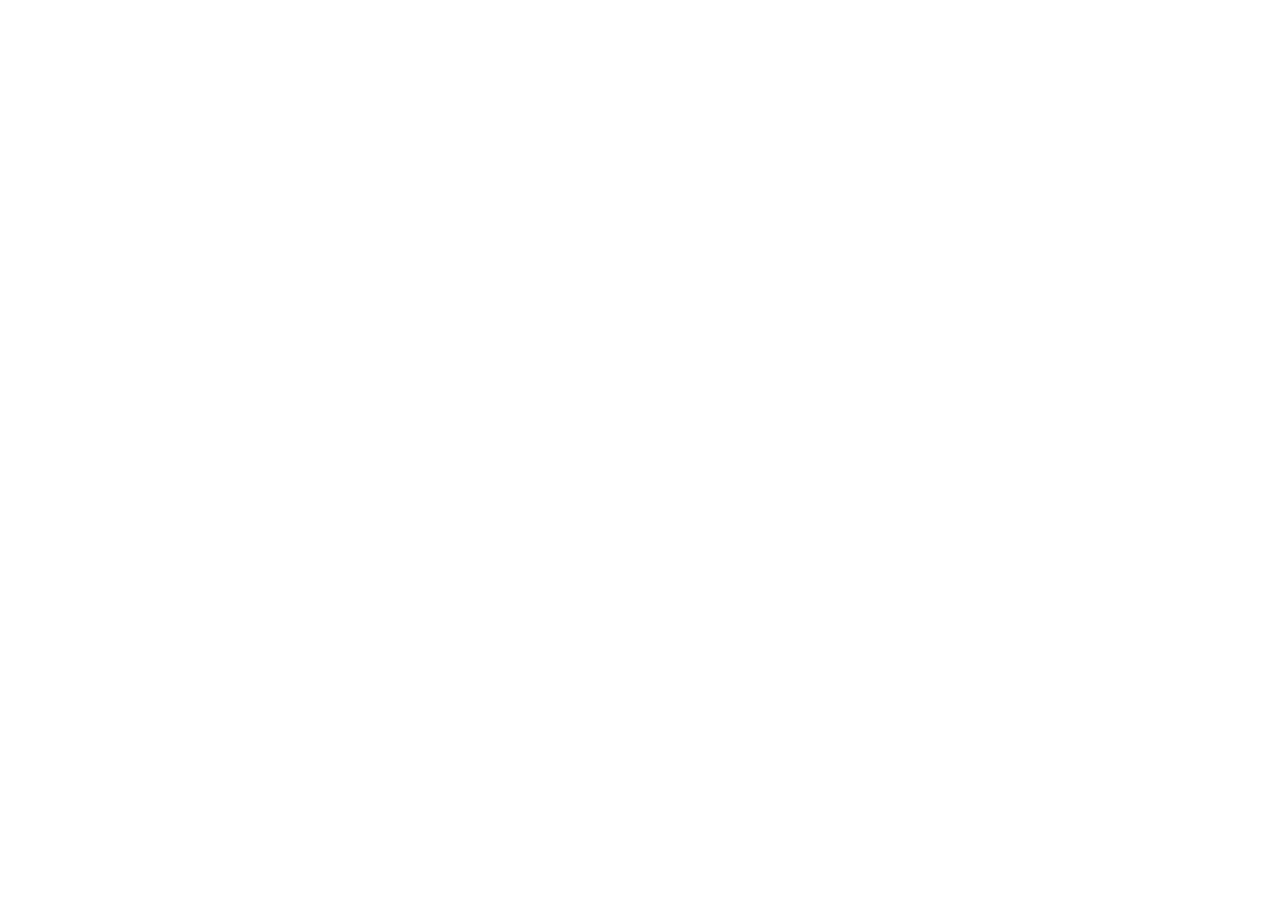
==== index.html @ aa7312d7 "feat: initialize project structure and application - Setup Vite, React, and Tailwind CSS framework -" ====
<!doctype html>
<html lang="ko" class="scroll-smooth">
  <head>
    <meta charset="UTF-8" />
    <meta name="viewport" content="width=device-width, initial-scale=1.0" />
    <title>비트교육컨설팅 | 개발자로의 도약, 실무의 답을 제안합니다</title>
    <meta name="description" content="개발자로의 도약과 실무의 답을 제안하는 실무 중심 IT 및 AI 교육 컨설팅 비트교육컨설팅" />
    <meta property="og:title" content="비트교육컨설팅 | 개발자로의 도약, 실무의 답을 제안합니다" />
    <meta property="og:description" content="개발자로의 도약과 실무의 답을 제안하는 실무 중심 IT 및 AI 교육 컨설팅 비트교육컨설팅" />
    <meta property="og:type" content="website" />
    <meta name="twitter:card" content="summary_large_image" />
    <link rel="preconnect" href="https://fonts.googleapis.com">
    <link rel="preconnect" href="https://fonts.gstatic.com" crossorigin>
    <link href="https://fonts.googleapis.com/css2?family=Plus+Jakarta+Sans:wght@400;500;600;700;800&family=Noto+Sans+KR:wght@300;400;500;600;700&display=swap" rel="stylesheet">
  </head>
  <body class="bg-slate-50 text-slate-900 antialiased selection:bg-amber-100 selection:text-amber-900">
    <div id="root"></div>
    <script type="module" src="/src/main.tsx"></script>
  </body>
</html>
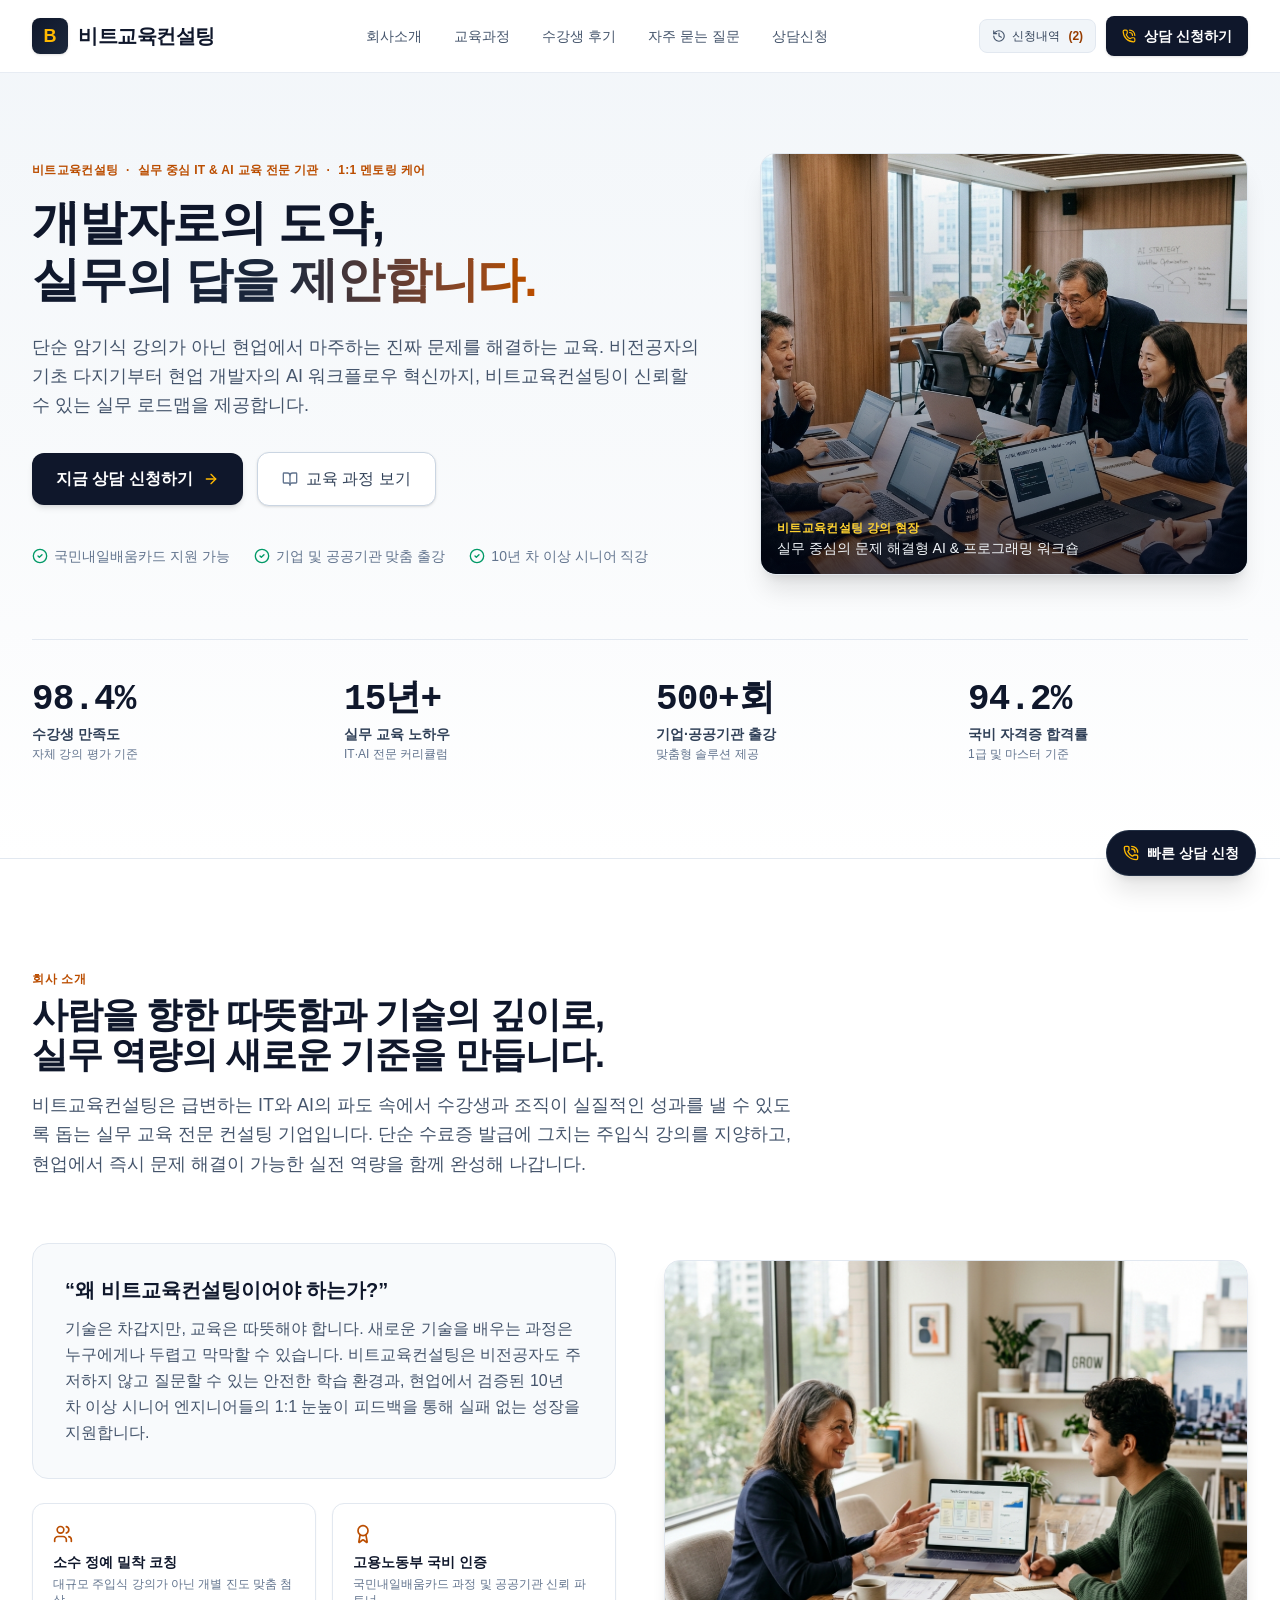
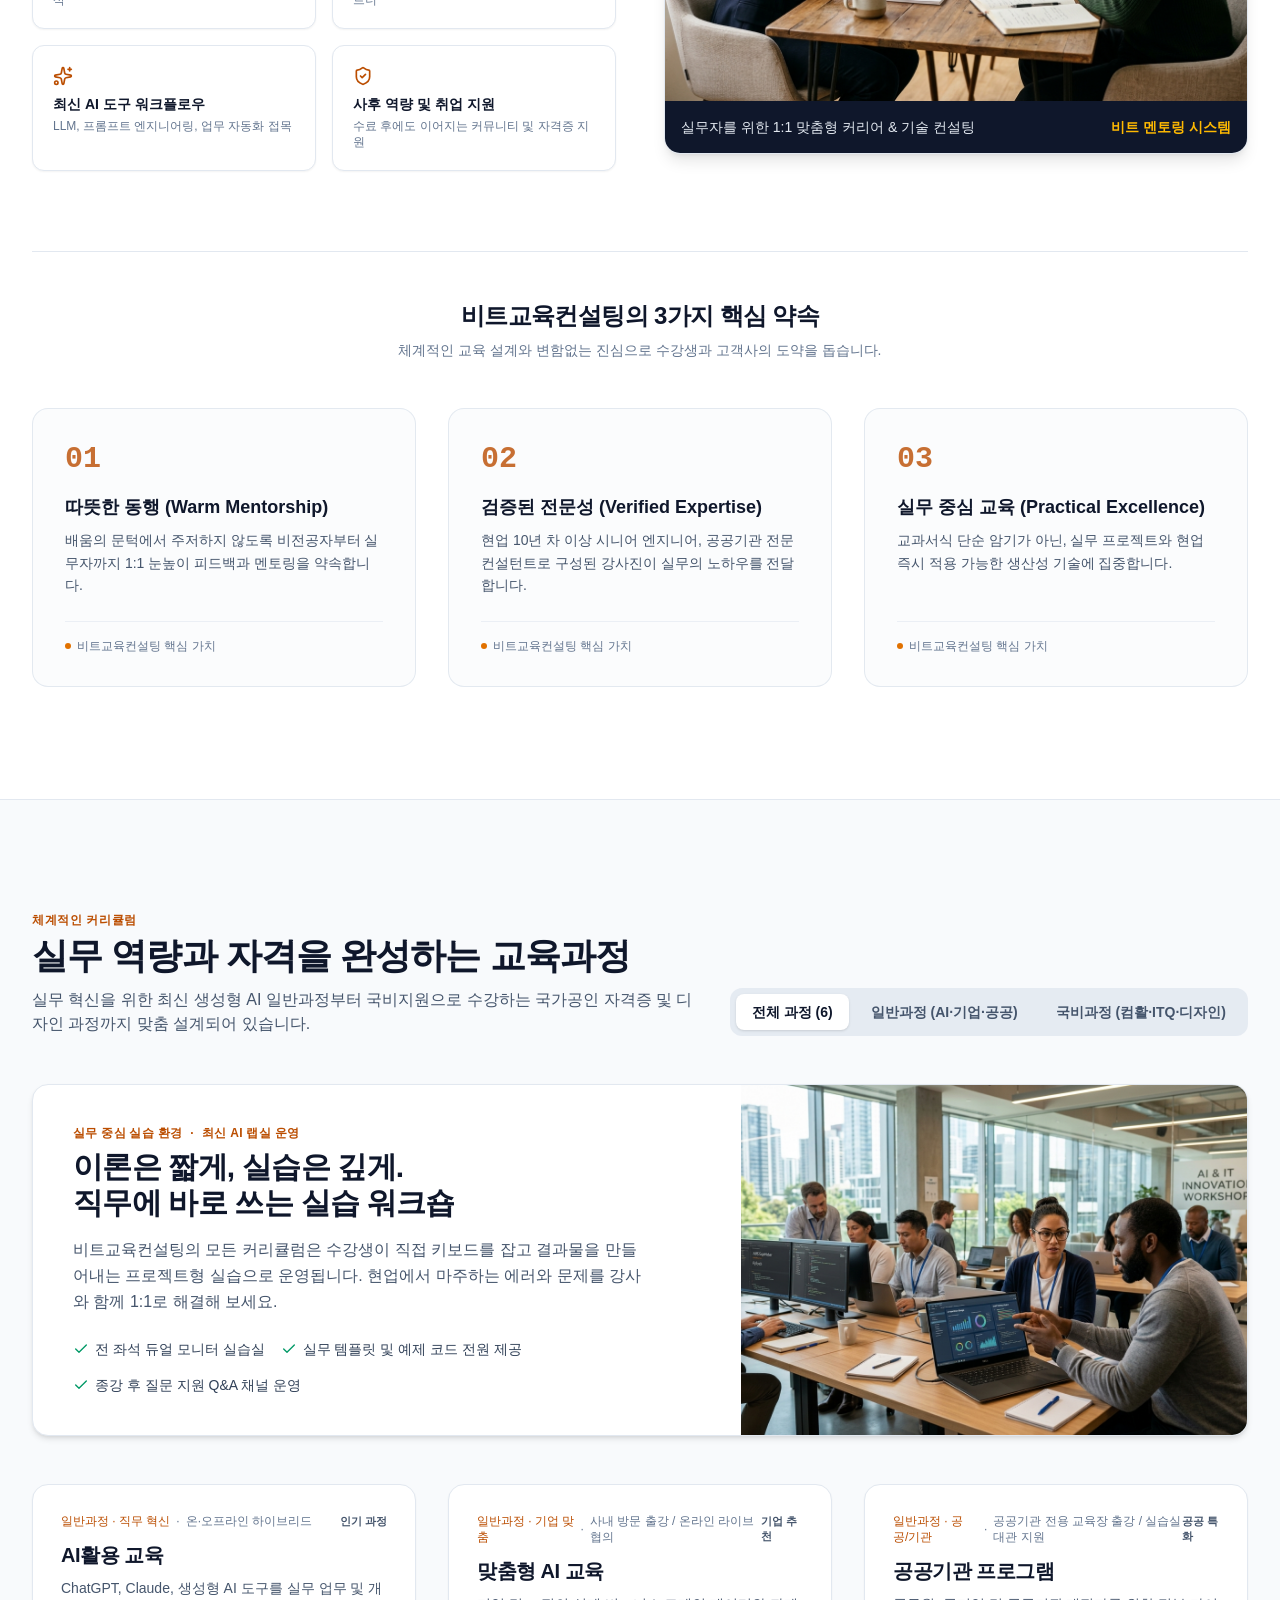
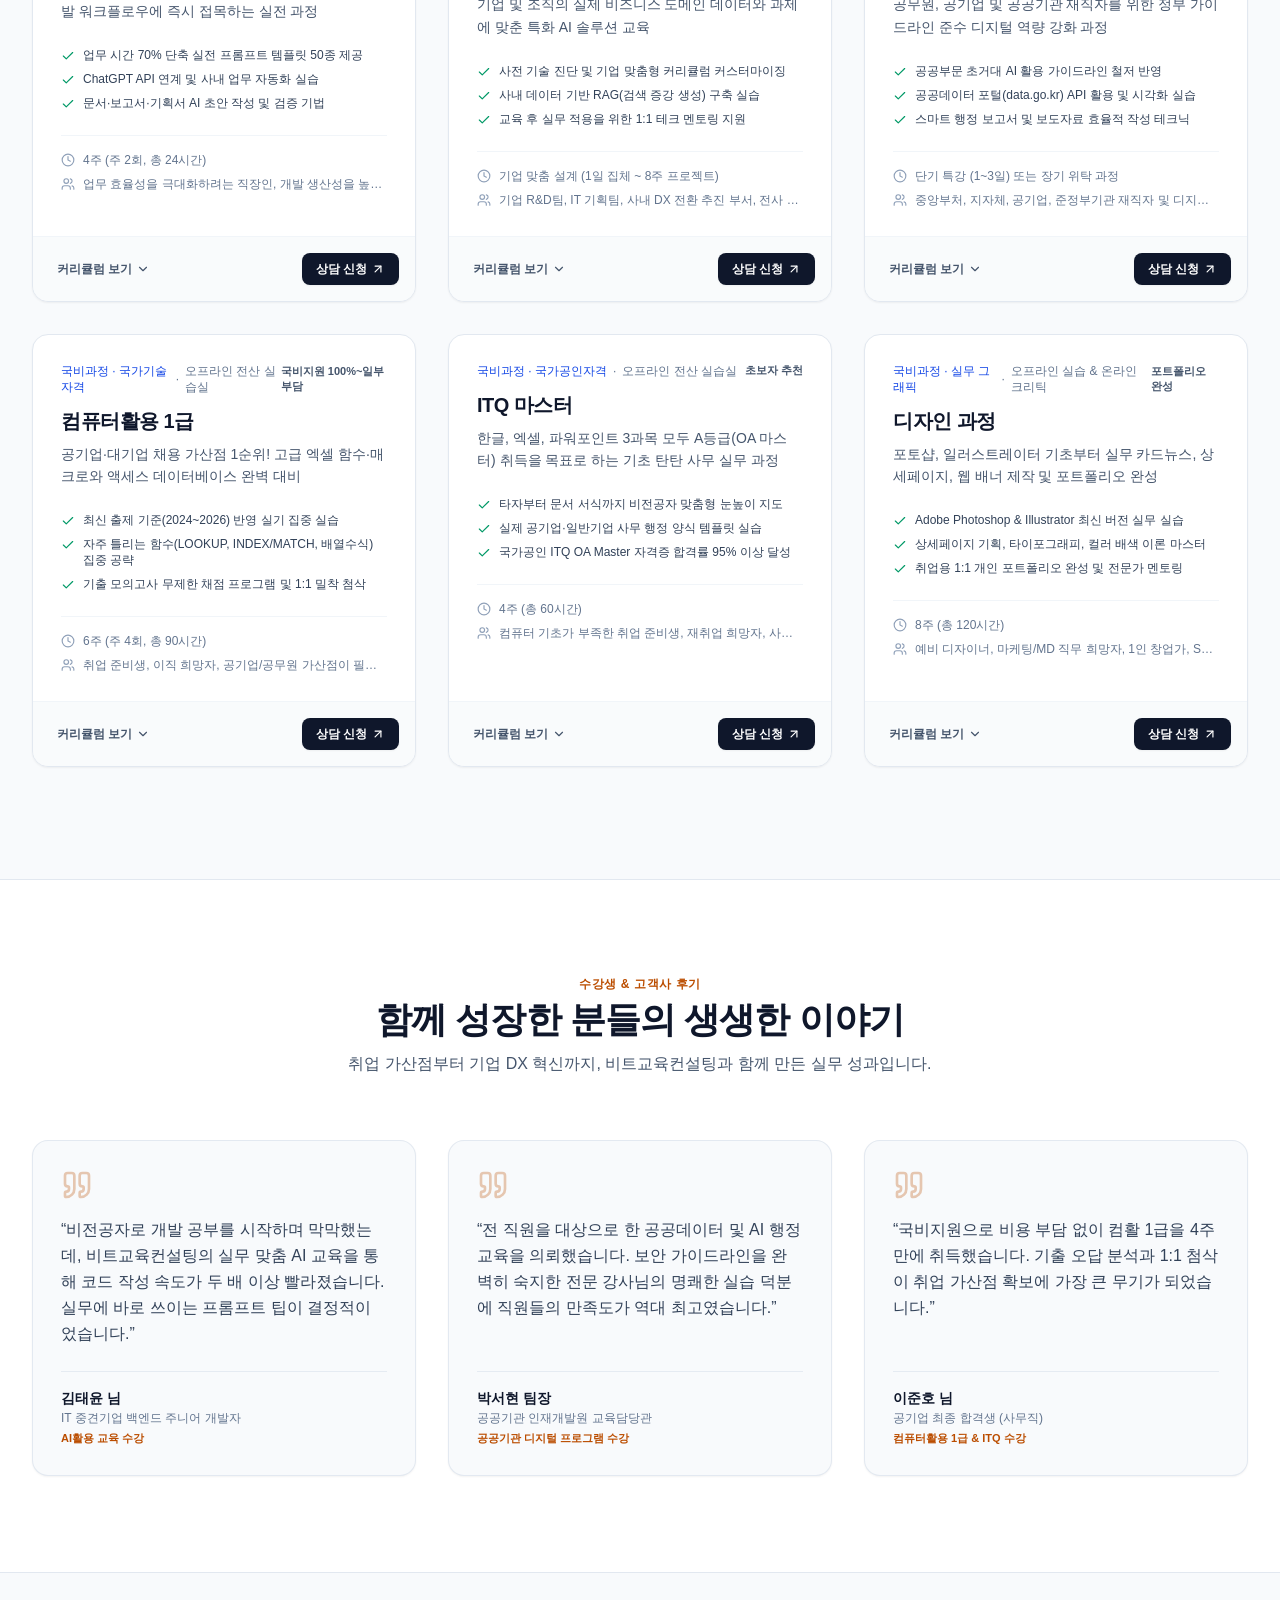
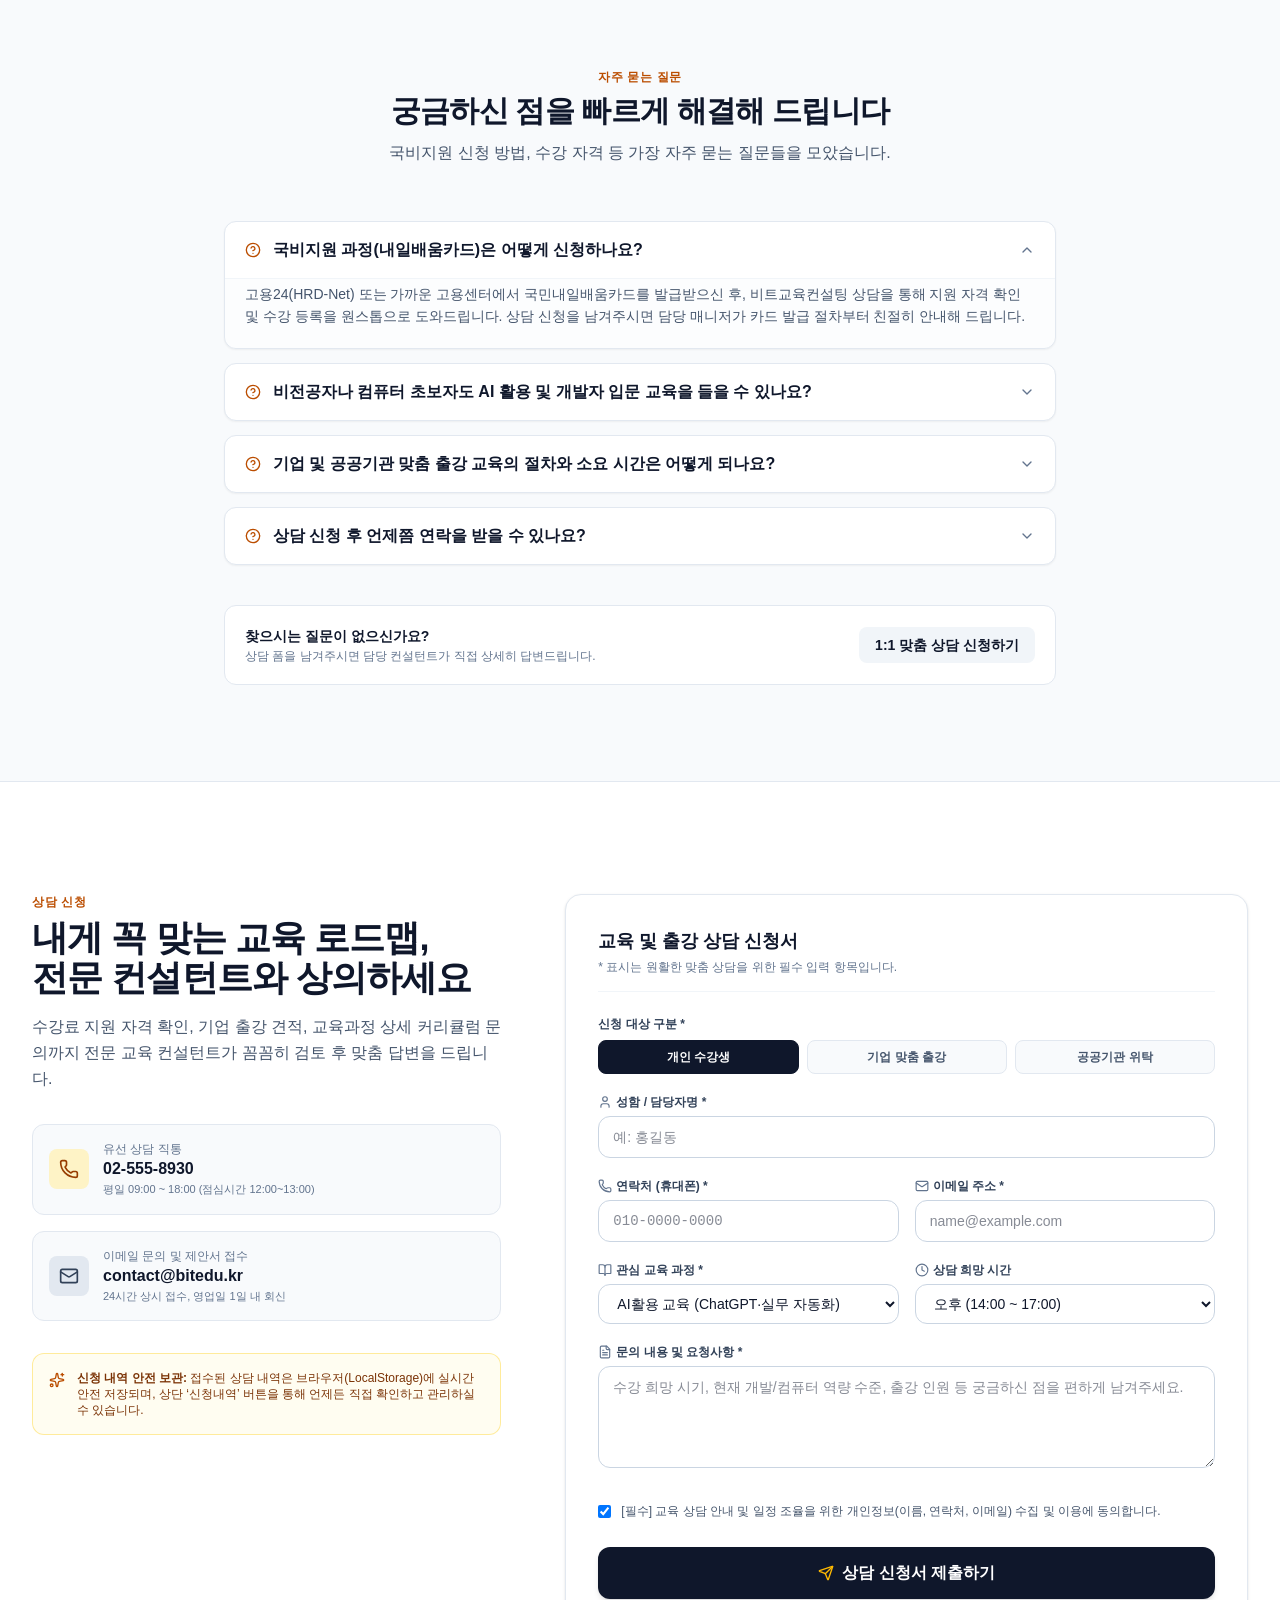
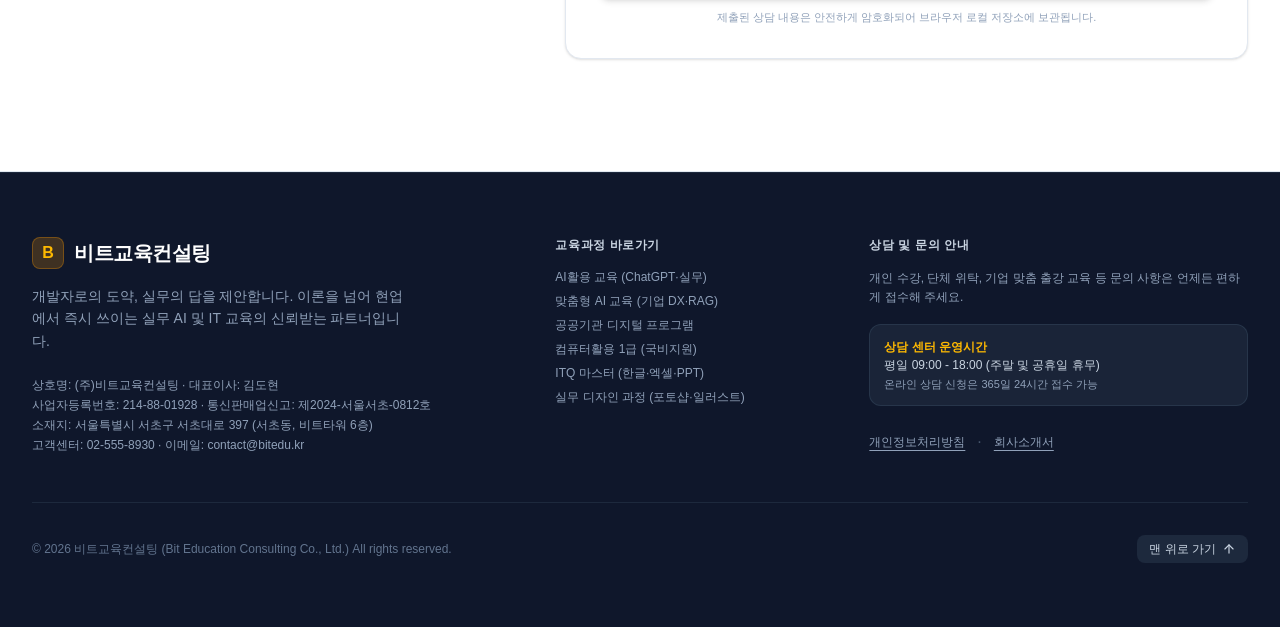
==== commit 17843175: "deploy: 비트교육컨설팅 GitHub Pages 배포본" ====
--- a/index.html
+++ b/index.html
@@ -12,10 +12,11 @@
     <link rel="preconnect" href="https://fonts.googleapis.com">
     <link rel="preconnect" href="https://fonts.gstatic.com" crossorigin>
     <link href="https://fonts.googleapis.com/css2?family=Plus+Jakarta+Sans:wght@400;500;600;700;800&family=Noto+Sans+KR:wght@300;400;500;600;700&display=swap" rel="stylesheet">
+    <script type="module" crossorigin src="./assets/index-j3MHJ8ti.js"></script>
+    <link rel="stylesheet" crossorigin href="./assets/index-C7l54IaM.css">
   </head>
   <body class="bg-slate-50 text-slate-900 antialiased selection:bg-amber-100 selection:text-amber-900">
     <div id="root"></div>
-    <script type="module" src="/src/main.tsx"></script>
   </body>
 </html>
 
--- a/assets/index-C7l54IaM.css
+++ b/assets/index-C7l54IaM.css
@@ -0,0 +1,2 @@
+/*! tailwindcss v4.3.3 | MIT License | https://tailwindcss.com */
+@layer properties{@supports (((-webkit-hyphens:none)) and (not (margin-trim:inline))) or ((-moz-orient:inline) and (not (color:rgb(from red r g b)))){*,:before,:after,::backdrop{--tw-space-y-reverse:0;--tw-border-style:solid;--tw-gradient-position:initial;--tw-gradient-from:#0000;--tw-gradient-via:#0000;--tw-gradient-to:#0000;--tw-gradient-stops:initial;--tw-gradient-via-stops:initial;--tw-gradient-from-position:0%;--tw-gradient-via-position:50%;--tw-gradient-to-position:100%;--tw-leading:initial;--tw-font-weight:initial;--tw-tracking:initial;--tw-ordinal:initial;--tw-slashed-zero:initial;--tw-numeric-figure:initial;--tw-numeric-spacing:initial;--tw-numeric-fraction:initial;--tw-shadow:0 0 #0000;--tw-shadow-color:initial;--tw-shadow-alpha:100%;--tw-inset-shadow:0 0 #0000;--tw-inset-shadow-color:initial;--tw-inset-shadow-alpha:100%;--tw-ring-color:initial;--tw-ring-shadow:0 0 #0000;--tw-inset-ring-color:initial;--tw-inset-ring-shadow:0 0 #0000;--tw-ring-inset:initial;--tw-ring-offset-width:0px;--tw-ring-offset-color:#fff;--tw-ring-offset-shadow:0 0 #0000;--tw-backdrop-blur:initial;--tw-backdrop-brightness:initial;--tw-backdrop-contrast:initial;--tw-backdrop-grayscale:initial;--tw-backdrop-hue-rotate:initial;--tw-backdrop-invert:initial;--tw-backdrop-opacity:initial;--tw-backdrop-saturate:initial;--tw-backdrop-sepia:initial;--tw-duration:initial;--tw-translate-x:0;--tw-translate-y:0;--tw-translate-z:0;--tw-content:"";--tw-scale-x:1;--tw-scale-y:1;--tw-scale-z:1}}}@layer theme{:root,:host{--font-sans:-apple-system, BlinkMacSystemFont, "Segoe UI", Roboto, "Helvetica Neue", "Noto Sans", Arial, sans-serif, "Apple Color Emoji", "Segoe UI Emoji", "Segoe UI Symbol", "Noto Color Emoji";--font-mono:ui-monospace, SFMono-Regular, Menlo, Monaco, Consolas, "Liberation Mono", "Courier New", monospace;--color-red-50:oklch(97.1% .013 17.38);--color-red-100:oklch(93.6% .032 17.717);--color-red-200:oklch(88.5% .062 18.334);--color-red-400:oklch(70.4% .191 22.216);--color-red-500:oklch(63.7% .237 25.331);--color-red-600:oklch(57.7% .245 27.325);--color-amber-50:oklch(98.7% .022 95.277);--color-amber-100:oklch(96.2% .059 95.617);--color-amber-200:oklch(92.4% .12 95.746);--color-amber-300:oklch(87.9% .169 91.605);--color-amber-400:oklch(82.8% .189 84.429);--color-amber-500:oklch(76.9% .188 70.08);--color-amber-600:oklch(66.6% .179 58.318);--color-amber-700:oklch(55.5% .163 48.998);--color-amber-800:oklch(47.3% .137 46.201);--color-amber-900:oklch(41.4% .112 45.904);--color-emerald-100:oklch(95% .052 163.051);--color-emerald-200:oklch(90.5% .093 164.15);--color-emerald-400:oklch(76.5% .177 163.223);--color-emerald-600:oklch(59.6% .145 163.225);--color-emerald-700:oklch(50.8% .118 165.612);--color-emerald-800:oklch(43.2% .095 166.913);--color-blue-100:oklch(93.2% .032 255.585);--color-blue-600:oklch(54.6% .245 262.881);--color-blue-700:oklch(48.8% .243 264.376);--color-blue-800:oklch(42.4% .199 265.638);--color-slate-50:oklch(98.4% .003 247.858);--color-slate-100:oklch(96.8% .007 247.896);--color-slate-200:oklch(92.9% .013 255.508);--color-slate-300:oklch(86.9% .022 252.894);--color-slate-400:oklch(70.4% .04 256.788);--color-slate-500:oklch(55.4% .046 257.417);--color-slate-600:oklch(44.6% .043 257.281);--color-slate-700:oklch(37.2% .044 257.287);--color-slate-800:oklch(27.9% .041 260.031);--color-slate-900:oklch(20.8% .042 265.755);--color-slate-950:oklch(12.9% .042 264.695);--color-white:#fff;--spacing:.25rem;--container-sm:24rem;--container-lg:32rem;--container-xl:36rem;--container-2xl:42rem;--container-3xl:48rem;--container-4xl:56rem;--container-7xl:80rem;--text-xs:.75rem;--text-xs--line-height:calc(1 / .75);--text-sm:.875rem;--text-sm--line-height:calc(1.25 / .875);--text-base:1rem;--text-base--line-height:calc(1.5 / 1);--text-lg:1.125rem;--text-lg--line-height:calc(1.75 / 1.125);--text-xl:1.25rem;--text-xl--line-height:calc(1.75 / 1.25);--text-2xl:1.5rem;--text-2xl--line-height:calc(2 / 1.5);--text-3xl:1.875rem;--text-3xl--line-height:calc(2.25 / 1.875);--text-4xl:2.25rem;--text-4xl--line-height:calc(2.5 / 2.25);--text-5xl:3rem;--text-5xl--line-height:1;--font-weight-normal:400;--font-weight-medium:500;--font-weight-semibold:600;--font-weight-bold:700;--font-weight-extrabold:800;--tracking-tight:-.025em;--tracking-wide:.025em;--tracking-wider:.05em;--leading-relaxed:1.625;--radius-md:.375rem;--radius-lg:.5rem;--radius-xl:.75rem;--radius-2xl:1rem;--animate-spin:spin 1s linear infinite;--animate-bounce:bounce 1s infinite;--blur-xs:4px;--blur-md:12px;--default-transition-duration:.15s;--default-transition-timing-function:cubic-bezier(.4, 0, .2, 1);--default-font-family:var(--font-sans);--default-mono-font-family:var(--font-mono)}}@layer base{*,:after,:before,::backdrop{box-sizing:border-box;border:0 solid;margin:0;padding:0}::file-selector-button{box-sizing:border-box;border:0 solid;margin:0;padding:0}html,:host{-webkit-text-size-adjust:100%;tab-size:4;line-height:1.5;font-family:var(--default-font-family,-apple-system, BlinkMacSystemFont, "Segoe UI", Roboto, "Helvetica Neue", "Noto Sans", Arial, sans-serif, "Apple Color Emoji", "Segoe UI Emoji", "Segoe UI Symbol", "Noto Color Emoji");font-feature-settings:var(--default-font-feature-settings,normal);font-variation-settings:var(--default-font-variation-settings,normal);-webkit-tap-highlight-color:transparent}hr{height:0;color:inherit;border-top-width:1px}abbr:where([title]){-webkit-text-decoration:underline dotted;text-decoration:underline dotted}h1,h2,h3,h4,h5,h6{font-size:inherit;font-weight:inherit}a{color:inherit;-webkit-text-decoration:inherit;-webkit-text-decoration:inherit;-webkit-text-decoration:inherit;-webkit-text-decoration:inherit;text-decoration:inherit}b,strong{font-weight:bolder}code,kbd,samp,pre{font-family:var(--default-mono-font-family,ui-monospace, SFMono-Regular, Menlo, Monaco, Consolas, "Liberation Mono", "Courier New", monospace);font-feature-settings:var(--default-mono-font-feature-settings,normal);font-variation-settings:var(--default-mono-font-variation-settings,normal);font-size:1em}small{font-size:80%}sub,sup{vertical-align:baseline;font-size:75%;line-height:0;position:relative}sub{bottom:-.25em}sup{top:-.5em}table{text-indent:0;border-color:inherit;border-collapse:collapse}:-moz-focusring:where(:not(iframe)){outline:auto}progress{vertical-align:baseline}summary{display:list-item}ol,ul,menu{list-style:none}img,svg,video,canvas,audio,iframe,embed,object{vertical-align:middle;display:block}img,video{max-width:100%;height:auto}button,input,select,optgroup,textarea{font:inherit;font-feature-settings:inherit;font-variation-settings:inherit;letter-spacing:inherit;color:inherit;opacity:1;background-color:#0000;border-radius:0}::file-selector-button{font:inherit;font-feature-settings:inherit;font-variation-settings:inherit;letter-spacing:inherit;color:inherit;opacity:1;background-color:#0000;border-radius:0}:where(select:is([multiple],[size])) optgroup{font-weight:bolder}:where(select:is([multiple],[size])) optgroup option{padding-inline-start:20px}::file-selector-button{margin-inline-end:4px}::placeholder{opacity:1}@supports (not ((-webkit-appearance:-apple-pay-button))) or (contain-intrinsic-size:1px){::placeholder{color:currentColor}@supports (color:color-mix(in lab, red, red)){::placeholder{color:color-mix(in oklab, currentcolor 50%, transparent)}}}textarea{resize:vertical}::-webkit-search-decoration{-webkit-appearance:none}::-webkit-date-and-time-value{min-height:1lh;text-align:inherit}::-webkit-datetime-edit{display:inline-flex}::-webkit-datetime-edit-fields-wrapper{padding:0}::-webkit-datetime-edit{padding-block:0}::-webkit-datetime-edit-year-field{padding-block:0}::-webkit-datetime-edit-month-field{padding-block:0}::-webkit-datetime-edit-day-field{padding-block:0}::-webkit-datetime-edit-hour-field{padding-block:0}::-webkit-datetime-edit-minute-field{padding-block:0}::-webkit-datetime-edit-second-field{padding-block:0}::-webkit-datetime-edit-millisecond-field{padding-block:0}::-webkit-datetime-edit-meridiem-field{padding-block:0}::-webkit-calendar-picker-indicator{line-height:1}:-moz-ui-invalid{box-shadow:none}button,input:where([type=button],[type=reset],[type=submit]){appearance:button}::file-selector-button{appearance:button}::-webkit-inner-spin-button{height:auto}::-webkit-outer-spin-button{height:auto}[hidden]:where(:not([hidden=until-found])){display:none!important}html{scroll-behavior:smooth;font-family:Noto Sans KR,Plus Jakarta Sans,system-ui,-apple-system,BlinkMacSystemFont,Segoe UI,Roboto,sans-serif}}@layer components;@layer utilities{.pointer-events-none{pointer-events:none}.absolute{position:absolute}.fixed{position:fixed}.relative{position:relative}.sticky{position:sticky}.inset-0{inset:0}.top-0{top:0}.right-4{right:calc(var(--spacing) * 4)}.right-6{right:calc(var(--spacing) * 6)}.bottom-4{bottom:calc(var(--spacing) * 4)}.bottom-6{bottom:calc(var(--spacing) * 6)}.left-4{left:calc(var(--spacing) * 4)}.z-30{z-index:30}.z-40{z-index:40}.z-50{z-index:50}.mx-auto{margin-inline:auto}.mt-0\.5{margin-top:calc(var(--spacing) * .5)}.mt-1{margin-top:var(--spacing)}.mt-2{margin-top:calc(var(--spacing) * 2)}.mt-2\.5{margin-top:calc(var(--spacing) * 2.5)}.mt-3{margin-top:calc(var(--spacing) * 3)}.mt-4{margin-top:calc(var(--spacing) * 4)}.mt-6{margin-top:calc(var(--spacing) * 6)}.mt-10{margin-top:calc(var(--spacing) * 10)}.mt-16{margin-top:calc(var(--spacing) * 16)}.mb-0\.5{margin-bottom:calc(var(--spacing) * .5)}.mb-1{margin-bottom:var(--spacing)}.mb-1\.5{margin-bottom:calc(var(--spacing) * 1.5)}.mb-2{margin-bottom:calc(var(--spacing) * 2)}.mb-3{margin-bottom:calc(var(--spacing) * 3)}.mb-4{margin-bottom:calc(var(--spacing) * 4)}.mb-5{margin-bottom:calc(var(--spacing) * 5)}.mb-6{margin-bottom:calc(var(--spacing) * 6)}.mb-8{margin-bottom:calc(var(--spacing) * 8)}.mb-10{margin-bottom:calc(var(--spacing) * 10)}.mb-12{margin-bottom:calc(var(--spacing) * 12)}.mb-14{margin-bottom:calc(var(--spacing) * 14)}.mb-16{margin-bottom:calc(var(--spacing) * 16)}.mb-20{margin-bottom:calc(var(--spacing) * 20)}.ml-0\.5{margin-left:calc(var(--spacing) * .5)}.ml-2{margin-left:calc(var(--spacing) * 2)}.line-clamp-1{-webkit-line-clamp:1;-webkit-box-orient:vertical;display:-webkit-box;overflow:hidden}.block{display:block}.contents{display:contents}.flex{display:flex}.grid{display:grid}.hidden{display:none}.inline-flex{display:inline-flex}.h-1\.5{height:calc(var(--spacing) * 1.5)}.h-3{height:calc(var(--spacing) * 3)}.h-3\.5{height:calc(var(--spacing) * 3.5)}.h-4{height:calc(var(--spacing) * 4)}.h-5{height:calc(var(--spacing) * 5)}.h-6{height:calc(var(--spacing) * 6)}.h-8{height:calc(var(--spacing) * 8)}.h-9{height:calc(var(--spacing) * 9)}.h-10{height:calc(var(--spacing) * 10)}.h-12{height:calc(var(--spacing) * 12)}.h-18{height:calc(var(--spacing) * 18)}.h-64{height:calc(var(--spacing) * 64)}.h-80{height:calc(var(--spacing) * 80)}.h-\[340px\]{height:340px}.h-\[360px\]{height:360px}.h-full{height:100%}.max-h-\[80vh\]{max-height:80vh}.max-h-\[85vh\]{max-height:85vh}.min-h-\[260px\]{min-height:260px}.min-h-screen{min-height:100vh}.w-1\.5{width:calc(var(--spacing) * 1.5)}.w-3{width:calc(var(--spacing) * 3)}.w-3\.5{width:calc(var(--spacing) * 3.5)}.w-4{width:calc(var(--spacing) * 4)}.w-5{width:calc(var(--spacing) * 5)}.w-6{width:calc(var(--spacing) * 6)}.w-8{width:calc(var(--spacing) * 8)}.w-9{width:calc(var(--spacing) * 9)}.w-10{width:calc(var(--spacing) * 10)}.w-12{width:calc(var(--spacing) * 12)}.w-full{width:100%}.max-w-2xl{max-width:var(--container-2xl)}.max-w-3xl{max-width:var(--container-3xl)}.max-w-4xl{max-width:var(--container-4xl)}.max-w-7xl{max-width:var(--container-7xl)}.max-w-lg{max-width:var(--container-lg)}.max-w-sm{max-width:var(--container-sm)}.max-w-xl{max-width:var(--container-xl)}.flex-1{flex:1}.shrink-0{flex-shrink:0}.animate-bounce{animation:var(--animate-bounce)}.animate-spin{animation:var(--animate-spin)}.cursor-pointer{cursor:pointer}.grid-cols-1{grid-template-columns:repeat(1,minmax(0,1fr))}.grid-cols-2{grid-template-columns:repeat(2,minmax(0,1fr))}.grid-cols-3{grid-template-columns:repeat(3,minmax(0,1fr))}.flex-col{flex-direction:column}.flex-wrap{flex-wrap:wrap}.items-center{align-items:center}.items-end{align-items:flex-end}.items-start{align-items:flex-start}.items-stretch{align-items:stretch}.justify-between{justify-content:space-between}.justify-center{justify-content:center}.justify-end{justify-content:flex-end}.gap-1{gap:var(--spacing)}.gap-1\.5{gap:calc(var(--spacing) * 1.5)}.gap-2{gap:calc(var(--spacing) * 2)}.gap-2\.5{gap:calc(var(--spacing) * 2.5)}.gap-3{gap:calc(var(--spacing) * 3)}.gap-3\.5{gap:calc(var(--spacing) * 3.5)}.gap-4{gap:calc(var(--spacing) * 4)}.gap-6{gap:calc(var(--spacing) * 6)}.gap-8{gap:calc(var(--spacing) * 8)}.gap-10{gap:calc(var(--spacing) * 10)}.gap-12{gap:calc(var(--spacing) * 12)}:where(.space-y-1>:not(:last-child)){--tw-space-y-reverse:0;margin-block-start:calc(var(--spacing) * var(--tw-space-y-reverse));margin-block-end:calc(var(--spacing) * calc(1 - var(--tw-space-y-reverse)))}:where(.space-y-1\.5>:not(:last-child)){--tw-space-y-reverse:0;margin-block-start:calc(calc(var(--spacing) * 1.5) * var(--tw-space-y-reverse));margin-block-end:calc(calc(var(--spacing) * 1.5) * calc(1 - var(--tw-space-y-reverse)))}:where(.space-y-2>:not(:last-child)){--tw-space-y-reverse:0;margin-block-start:calc(calc(var(--spacing) * 2) * var(--tw-space-y-reverse));margin-block-end:calc(calc(var(--spacing) * 2) * calc(1 - var(--tw-space-y-reverse)))}:where(.space-y-2\.5>:not(:last-child)){--tw-space-y-reverse:0;margin-block-start:calc(calc(var(--spacing) * 2.5) * var(--tw-space-y-reverse));margin-block-end:calc(calc(var(--spacing) * 2.5) * calc(1 - var(--tw-space-y-reverse)))}:where(.space-y-3>:not(:last-child)){--tw-space-y-reverse:0;margin-block-start:calc(calc(var(--spacing) * 3) * var(--tw-space-y-reverse));margin-block-end:calc(calc(var(--spacing) * 3) * calc(1 - var(--tw-space-y-reverse)))}:where(.space-y-3\.5>:not(:last-child)){--tw-space-y-reverse:0;margin-block-start:calc(calc(var(--spacing) * 3.5) * var(--tw-space-y-reverse));margin-block-end:calc(calc(var(--spacing) * 3.5) * calc(1 - var(--tw-space-y-reverse)))}:where(.space-y-4>:not(:last-child)){--tw-space-y-reverse:0;margin-block-start:calc(calc(var(--spacing) * 4) * var(--tw-space-y-reverse));margin-block-end:calc(calc(var(--spacing) * 4) * calc(1 - var(--tw-space-y-reverse)))}:where(.space-y-5>:not(:last-child)){--tw-space-y-reverse:0;margin-block-start:calc(calc(var(--spacing) * 5) * var(--tw-space-y-reverse));margin-block-end:calc(calc(var(--spacing) * 5) * calc(1 - var(--tw-space-y-reverse)))}:where(.space-y-6>:not(:last-child)){--tw-space-y-reverse:0;margin-block-start:calc(calc(var(--spacing) * 6) * var(--tw-space-y-reverse));margin-block-end:calc(calc(var(--spacing) * 6) * calc(1 - var(--tw-space-y-reverse)))}.gap-x-4{column-gap:calc(var(--spacing) * 4)}.gap-x-6{column-gap:calc(var(--spacing) * 6)}.gap-y-1{row-gap:var(--spacing)}.gap-y-2{row-gap:calc(var(--spacing) * 2)}.self-end{align-self:flex-end}.self-start{align-self:flex-start}.overflow-hidden{overflow:hidden}.overflow-y-auto{overflow-y:auto}.scroll-smooth{scroll-behavior:smooth}.rounded{border-radius:.25rem}.rounded-2xl{border-radius:var(--radius-2xl)}.rounded-full{border-radius:2147483647px}.rounded-lg{border-radius:var(--radius-lg)}.rounded-md{border-radius:var(--radius-md)}.rounded-xl{border-radius:var(--radius-xl)}.border{border-style:var(--tw-border-style);border-width:1px}.border-2{border-style:var(--tw-border-style);border-width:2px}.border-t{border-top-style:var(--tw-border-style);border-top-width:1px}.border-b{border-bottom-style:var(--tw-border-style);border-bottom-width:1px}.border-amber-200\/60{border-color:#fee68599}@supports (color:color-mix(in lab, red, red)){.border-amber-200\/60{border-color:color-mix(in oklab, var(--color-amber-200) 60%, transparent)}}.border-amber-200\/80{border-color:#fee685cc}@supports (color:color-mix(in lab, red, red)){.border-amber-200\/80{border-color:color-mix(in oklab, var(--color-amber-200) 80%, transparent)}}.border-amber-500\/30{border-color:#f99c004d}@supports (color:color-mix(in lab, red, red)){.border-amber-500\/30{border-color:color-mix(in oklab, var(--color-amber-500) 30%, transparent)}}.border-amber-600{border-color:var(--color-amber-600)}.border-blue-600{border-color:var(--color-blue-600)}.border-emerald-200{border-color:var(--color-emerald-200)}.border-emerald-400{border-color:var(--color-emerald-400)}.border-emerald-600{border-color:var(--color-emerald-600)}.border-red-400{border-color:var(--color-red-400)}.border-slate-100{border-color:var(--color-slate-100)}.border-slate-200{border-color:var(--color-slate-200)}.border-slate-200\/60{border-color:#e2e8f099}@supports (color:color-mix(in lab, red, red)){.border-slate-200\/60{border-color:color-mix(in oklab, var(--color-slate-200) 60%, transparent)}}.border-slate-200\/80{border-color:#e2e8f0cc}@supports (color:color-mix(in lab, red, red)){.border-slate-200\/80{border-color:color-mix(in oklab, var(--color-slate-200) 80%, transparent)}}.border-slate-200\/90{border-color:#e2e8f0e6}@supports (color:color-mix(in lab, red, red)){.border-slate-200\/90{border-color:color-mix(in oklab, var(--color-slate-200) 90%, transparent)}}.border-slate-300{border-color:var(--color-slate-300)}.border-slate-700\/60{border-color:#31415899}@supports (color:color-mix(in lab, red, red)){.border-slate-700\/60{border-color:color-mix(in oklab, var(--color-slate-700) 60%, transparent)}}.border-slate-800{border-color:var(--color-slate-800)}.border-slate-900{border-color:var(--color-slate-900)}.border-white\/30{border-color:#ffffff4d}@supports (color:color-mix(in lab, red, red)){.border-white\/30{border-color:color-mix(in oklab, var(--color-white) 30%, transparent)}}.border-t-white{border-top-color:var(--color-white)}.bg-amber-50{background-color:var(--color-amber-50)}.bg-amber-50\/70{background-color:#fffbebb3}@supports (color:color-mix(in lab, red, red)){.bg-amber-50\/70{background-color:color-mix(in oklab, var(--color-amber-50) 70%, transparent)}}.bg-amber-100{background-color:var(--color-amber-100)}.bg-amber-500\/20{background-color:#f99c0033}@supports (color:color-mix(in lab, red, red)){.bg-amber-500\/20{background-color:color-mix(in oklab, var(--color-amber-500) 20%, transparent)}}.bg-amber-600{background-color:var(--color-amber-600)}.bg-blue-100{background-color:var(--color-blue-100)}.bg-blue-600{background-color:var(--color-blue-600)}.bg-emerald-100{background-color:var(--color-emerald-100)}.bg-emerald-600{background-color:var(--color-emerald-600)}.bg-red-50{background-color:var(--color-red-50)}.bg-red-50\/20{background-color:#fef2f233}@supports (color:color-mix(in lab, red, red)){.bg-red-50\/20{background-color:color-mix(in oklab, var(--color-red-50) 20%, transparent)}}.bg-slate-50{background-color:var(--color-slate-50)}.bg-slate-50\/40{background-color:#f8fafc66}@supports (color:color-mix(in lab, red, red)){.bg-slate-50\/40{background-color:color-mix(in oklab, var(--color-slate-50) 40%, transparent)}}.bg-slate-50\/50{background-color:#f8fafc80}@supports (color:color-mix(in lab, red, red)){.bg-slate-50\/50{background-color:color-mix(in oklab, var(--color-slate-50) 50%, transparent)}}.bg-slate-50\/70{background-color:#f8fafcb3}@supports (color:color-mix(in lab, red, red)){.bg-slate-50\/70{background-color:color-mix(in oklab, var(--color-slate-50) 70%, transparent)}}.bg-slate-50\/80{background-color:#f8fafccc}@supports (color:color-mix(in lab, red, red)){.bg-slate-50\/80{background-color:color-mix(in oklab, var(--color-slate-50) 80%, transparent)}}.bg-slate-100{background-color:var(--color-slate-100)}.bg-slate-200{background-color:var(--color-slate-200)}.bg-slate-200\/80{background-color:#e2e8f0cc}@supports (color:color-mix(in lab, red, red)){.bg-slate-200\/80{background-color:color-mix(in oklab, var(--color-slate-200) 80%, transparent)}}.bg-slate-800{background-color:var(--color-slate-800)}.bg-slate-800\/80{background-color:#1d293dcc}@supports (color:color-mix(in lab, red, red)){.bg-slate-800\/80{background-color:color-mix(in oklab, var(--color-slate-800) 80%, transparent)}}.bg-slate-900{background-color:var(--color-slate-900)}.bg-slate-950\/60{background-color:#02061899}@supports (color:color-mix(in lab, red, red)){.bg-slate-950\/60{background-color:color-mix(in oklab, var(--color-slate-950) 60%, transparent)}}.bg-slate-950\/70{background-color:#020618b3}@supports (color:color-mix(in lab, red, red)){.bg-slate-950\/70{background-color:color-mix(in oklab, var(--color-slate-950) 70%, transparent)}}.bg-white{background-color:var(--color-white)}.bg-white\/95{background-color:#fffffff2}@supports (color:color-mix(in lab, red, red)){.bg-white\/95{background-color:color-mix(in oklab, var(--color-white) 95%, transparent)}}.bg-gradient-to-b{--tw-gradient-position:to bottom in oklab;background-image:linear-gradient(var(--tw-gradient-stops))}.bg-gradient-to-br{--tw-gradient-position:to bottom right in oklab;background-image:linear-gradient(var(--tw-gradient-stops))}.bg-gradient-to-r{--tw-gradient-position:to right in oklab;background-image:linear-gradient(var(--tw-gradient-stops))}.bg-gradient-to-t{--tw-gradient-position:to top in oklab;background-image:linear-gradient(var(--tw-gradient-stops))}.from-slate-100\/70{--tw-gradient-from:#f1f5f9b3}@supports (color:color-mix(in lab, red, red)){.from-slate-100\/70{--tw-gradient-from:color-mix(in oklab, var(--color-slate-100) 70%, transparent)}}.from-slate-100\/70{--tw-gradient-stops:var(--tw-gradient-via-stops,var(--tw-gradient-position), var(--tw-gradient-from) var(--tw-gradient-from-position), var(--tw-gradient-to) var(--tw-gradient-to-position))}.from-slate-100\/80{--tw-gradient-from:#f1f5f9cc}@supports (color:color-mix(in lab, red, red)){.from-slate-100\/80{--tw-gradient-from:color-mix(in oklab, var(--color-slate-100) 80%, transparent)}}.from-slate-100\/80{--tw-gradient-stops:var(--tw-gradient-via-stops,var(--tw-gradient-position), var(--tw-gradient-from) var(--tw-gradient-from-position), var(--tw-gradient-to) var(--tw-gradient-to-position))}.from-slate-900{--tw-gradient-from:var(--color-slate-900);--tw-gradient-stops:var(--tw-gradient-via-stops,var(--tw-gradient-position), var(--tw-gradient-from) var(--tw-gradient-from-position), var(--tw-gradient-to) var(--tw-gradient-to-position))}.from-slate-950\/70{--tw-gradient-from:#020618b3}@supports (color:color-mix(in lab, red, red)){.from-slate-950\/70{--tw-gradient-from:color-mix(in oklab, var(--color-slate-950) 70%, transparent)}}.from-slate-950\/70{--tw-gradient-stops:var(--tw-gradient-via-stops,var(--tw-gradient-position), var(--tw-gradient-from) var(--tw-gradient-from-position), var(--tw-gradient-to) var(--tw-gradient-to-position))}.via-slate-50{--tw-gradient-via:var(--color-slate-50);--tw-gradient-via-stops:var(--tw-gradient-position), var(--tw-gradient-from) var(--tw-gradient-from-position), var(--tw-gradient-via) var(--tw-gradient-via-position), var(--tw-gradient-to) var(--tw-gradient-to-position);--tw-gradient-stops:var(--tw-gradient-via-stops)}.via-slate-800{--tw-gradient-via:var(--color-slate-800);--tw-gradient-via-stops:var(--tw-gradient-position), var(--tw-gradient-from) var(--tw-gradient-from-position), var(--tw-gradient-via) var(--tw-gradient-via-position), var(--tw-gradient-to) var(--tw-gradient-to-position);--tw-gradient-stops:var(--tw-gradient-via-stops)}.via-slate-950\/20{--tw-gradient-via:#02061833}@supports (color:color-mix(in lab, red, red)){.via-slate-950\/20{--tw-gradient-via:color-mix(in oklab, var(--color-slate-950) 20%, transparent)}}.via-slate-950\/20{--tw-gradient-via-stops:var(--tw-gradient-position), var(--tw-gradient-from) var(--tw-gradient-from-position), var(--tw-gradient-via) var(--tw-gradient-via-position), var(--tw-gradient-to) var(--tw-gradient-to-position);--tw-gradient-stops:var(--tw-gradient-via-stops)}.to-amber-700{--tw-gradient-to:var(--color-amber-700);--tw-gradient-stops:var(--tw-gradient-via-stops,var(--tw-gradient-position), var(--tw-gradient-from) var(--tw-gradient-from-position), var(--tw-gradient-to) var(--tw-gradient-to-position))}.to-slate-800{--tw-gradient-to:var(--color-slate-800);--tw-gradient-stops:var(--tw-gradient-via-stops,var(--tw-gradient-position), var(--tw-gradient-from) var(--tw-gradient-from-position), var(--tw-gradient-to) var(--tw-gradient-to-position))}.to-transparent{--tw-gradient-to:transparent;--tw-gradient-stops:var(--tw-gradient-via-stops,var(--tw-gradient-position), var(--tw-gradient-from) var(--tw-gradient-from-position), var(--tw-gradient-to) var(--tw-gradient-to-position))}.to-white{--tw-gradient-to:var(--color-white);--tw-gradient-stops:var(--tw-gradient-via-stops,var(--tw-gradient-position), var(--tw-gradient-from) var(--tw-gradient-from-position), var(--tw-gradient-to) var(--tw-gradient-to-position))}.bg-clip-text{-webkit-background-clip:text;background-clip:text}.object-cover{object-fit:cover}.p-1{padding:var(--spacing)}.p-1\.5{padding:calc(var(--spacing) * 1.5)}.p-2{padding:calc(var(--spacing) * 2)}.p-2\.5{padding:calc(var(--spacing) * 2.5)}.p-3{padding:calc(var(--spacing) * 3)}.p-3\.5{padding:calc(var(--spacing) * 3.5)}.p-4{padding:calc(var(--spacing) * 4)}.p-5{padding:calc(var(--spacing) * 5)}.p-6{padding:calc(var(--spacing) * 6)}.p-7{padding:calc(var(--spacing) * 7)}.p-8{padding:calc(var(--spacing) * 8)}.px-2{padding-inline:calc(var(--spacing) * 2)}.px-2\.5{padding-inline:calc(var(--spacing) * 2.5)}.px-3{padding-inline:calc(var(--spacing) * 3)}.px-3\.5{padding-inline:calc(var(--spacing) * 3.5)}.px-4{padding-inline:calc(var(--spacing) * 4)}.px-5{padding-inline:calc(var(--spacing) * 5)}.px-6{padding-inline:calc(var(--spacing) * 6)}.py-0\.5{padding-block:calc(var(--spacing) * .5)}.py-1{padding-block:var(--spacing)}.py-1\.5{padding-block:calc(var(--spacing) * 1.5)}.py-2{padding-block:calc(var(--spacing) * 2)}.py-2\.5{padding-block:calc(var(--spacing) * 2.5)}.py-3{padding-block:calc(var(--spacing) * 3)}.py-3\.5{padding-block:calc(var(--spacing) * 3.5)}.py-4{padding-block:calc(var(--spacing) * 4)}.py-8{padding-block:calc(var(--spacing) * 8)}.py-12{padding-block:calc(var(--spacing) * 12)}.py-16{padding-block:calc(var(--spacing) * 16)}.py-20{padding-block:calc(var(--spacing) * 20)}.pt-1{padding-top:var(--spacing)}.pt-2{padding-top:calc(var(--spacing) * 2)}.pt-3{padding-top:calc(var(--spacing) * 3)}.pt-4{padding-top:calc(var(--spacing) * 4)}.pt-8{padding-top:calc(var(--spacing) * 8)}.pt-10{padding-top:calc(var(--spacing) * 10)}.pt-12{padding-top:calc(var(--spacing) * 12)}.pb-3{padding-bottom:calc(var(--spacing) * 3)}.pb-4{padding-bottom:calc(var(--spacing) * 4)}.pb-5{padding-bottom:calc(var(--spacing) * 5)}.pb-6{padding-bottom:calc(var(--spacing) * 6)}.pb-12{padding-bottom:calc(var(--spacing) * 12)}.pb-16{padding-bottom:calc(var(--spacing) * 16)}.pl-3{padding-left:calc(var(--spacing) * 3)}.text-center{text-align:center}.text-left{text-align:left}.font-mono{font-family:var(--font-mono)}.font-sans{font-family:var(--font-sans)}.text-2xl{font-size:var(--text-2xl);line-height:var(--tw-leading,var(--text-2xl--line-height))}.text-3xl{font-size:var(--text-3xl);line-height:var(--tw-leading,var(--text-3xl--line-height))}.text-base{font-size:var(--text-base);line-height:var(--tw-leading,var(--text-base--line-height))}.text-lg{font-size:var(--text-lg);line-height:var(--tw-leading,var(--text-lg--line-height))}.text-sm{font-size:var(--text-sm);line-height:var(--tw-leading,var(--text-sm--line-height))}.text-xl{font-size:var(--text-xl);line-height:var(--tw-leading,var(--text-xl--line-height))}.text-xs{font-size:var(--text-xs);line-height:var(--tw-leading,var(--text-xs--line-height))}.text-\[10px\]{font-size:10px}.text-\[11px\]{font-size:11px}.leading-\[1\.2\]{--tw-leading:1.2;line-height:1.2}.leading-relaxed{--tw-leading:var(--leading-relaxed);line-height:var(--leading-relaxed)}.font-bold{--tw-font-weight:var(--font-weight-bold);font-weight:var(--font-weight-bold)}.font-extrabold{--tw-font-weight:var(--font-weight-extrabold);font-weight:var(--font-weight-extrabold)}.font-medium{--tw-font-weight:var(--font-weight-medium);font-weight:var(--font-weight-medium)}.font-normal{--tw-font-weight:var(--font-weight-normal);font-weight:var(--font-weight-normal)}.font-semibold{--tw-font-weight:var(--font-weight-semibold);font-weight:var(--font-weight-semibold)}.tracking-tight{--tw-tracking:var(--tracking-tight);letter-spacing:var(--tracking-tight)}.tracking-wide{--tw-tracking:var(--tracking-wide);letter-spacing:var(--tracking-wide)}.tracking-wider{--tw-tracking:var(--tracking-wider);letter-spacing:var(--tracking-wider)}.text-balance{text-wrap:balance}.text-wrap{text-wrap:wrap}.whitespace-nowrap{white-space:nowrap}.whitespace-pre-wrap{white-space:pre-wrap}.text-amber-300{color:var(--color-amber-300)}.text-amber-400{color:var(--color-amber-400)}.text-amber-600{color:var(--color-amber-600)}.text-amber-700{color:var(--color-amber-700)}.text-amber-700\/30{color:#b750004d}@supports (color:color-mix(in lab, red, red)){.text-amber-700\/30{color:color-mix(in oklab, var(--color-amber-700) 30%, transparent)}}.text-amber-700\/80{color:#b75000cc}@supports (color:color-mix(in lab, red, red)){.text-amber-700\/80{color:color-mix(in oklab, var(--color-amber-700) 80%, transparent)}}.text-amber-800{color:var(--color-amber-800)}.text-amber-900{color:var(--color-amber-900)}.text-blue-700{color:var(--color-blue-700)}.text-blue-800{color:var(--color-blue-800)}.text-emerald-600{color:var(--color-emerald-600)}.text-emerald-700{color:var(--color-emerald-700)}.text-emerald-800{color:var(--color-emerald-800)}.text-red-500{color:var(--color-red-500)}.text-red-600{color:var(--color-red-600)}.text-slate-100{color:var(--color-slate-100)}.text-slate-200{color:var(--color-slate-200)}.text-slate-300{color:var(--color-slate-300)}.text-slate-400{color:var(--color-slate-400)}.text-slate-500{color:var(--color-slate-500)}.text-slate-600{color:var(--color-slate-600)}.text-slate-700{color:var(--color-slate-700)}.text-slate-800{color:var(--color-slate-800)}.text-slate-900{color:var(--color-slate-900)}.text-transparent{color:#0000}.text-white{color:var(--color-white)}.uppercase{text-transform:uppercase}.tabular-nums{--tw-numeric-spacing:tabular-nums;font-variant-numeric:var(--tw-ordinal,) var(--tw-slashed-zero,) var(--tw-numeric-figure,) var(--tw-numeric-spacing,) var(--tw-numeric-fraction,)}.underline{text-decoration-line:underline}.underline-offset-4{text-underline-offset:4px}.antialiased{-webkit-font-smoothing:antialiased;-moz-osx-font-smoothing:grayscale}.shadow-2xl{--tw-shadow:0 25px 50px -12px var(--tw-shadow-color,#00000040);box-shadow:var(--tw-inset-shadow), var(--tw-inset-ring-shadow), var(--tw-ring-offset-shadow), var(--tw-ring-shadow), var(--tw-shadow)}.shadow-lg{--tw-shadow:0 10px 15px -3px var(--tw-shadow-color,#0000001a), 0 4px 6px -4px var(--tw-shadow-color,#0000001a);box-shadow:var(--tw-inset-shadow), var(--tw-inset-ring-shadow), var(--tw-ring-offset-shadow), var(--tw-ring-shadow), var(--tw-shadow)}.shadow-md{--tw-shadow:0 4px 6px -1px var(--tw-shadow-color,#0000001a), 0 2px 4px -2px var(--tw-shadow-color,#0000001a);box-shadow:var(--tw-inset-shadow), var(--tw-inset-ring-shadow), var(--tw-ring-offset-shadow), var(--tw-ring-shadow), var(--tw-shadow)}.shadow-sm{--tw-shadow:0 1px 3px 0 var(--tw-shadow-color,#0000001a), 0 1px 2px -1px var(--tw-shadow-color,#0000001a);box-shadow:var(--tw-inset-shadow), var(--tw-inset-ring-shadow), var(--tw-ring-offset-shadow), var(--tw-ring-shadow), var(--tw-shadow)}.shadow-xl{--tw-shadow:0 20px 25px -5px var(--tw-shadow-color,#0000001a), 0 8px 10px -6px var(--tw-shadow-color,#0000001a);box-shadow:var(--tw-inset-shadow), var(--tw-inset-ring-shadow), var(--tw-ring-offset-shadow), var(--tw-ring-shadow), var(--tw-shadow)}.shadow-xs{--tw-shadow:0 1px 2px 0 var(--tw-shadow-color,#0000000d);box-shadow:var(--tw-inset-shadow), var(--tw-inset-ring-shadow), var(--tw-ring-offset-shadow), var(--tw-ring-shadow), var(--tw-shadow)}.backdrop-blur-md{--tw-backdrop-blur:blur(var(--blur-md));-webkit-backdrop-filter:var(--tw-backdrop-blur,) var(--tw-backdrop-brightness,) var(--tw-backdrop-contrast,) var(--tw-backdrop-grayscale,) var(--tw-backdrop-hue-rotate,) var(--tw-backdrop-invert,) var(--tw-backdrop-opacity,) var(--tw-backdrop-saturate,) var(--tw-backdrop-sepia,);backdrop-filter:var(--tw-backdrop-blur,) var(--tw-backdrop-brightness,) var(--tw-backdrop-contrast,) var(--tw-backdrop-grayscale,) var(--tw-backdrop-hue-rotate,) var(--tw-backdrop-invert,) var(--tw-backdrop-opacity,) var(--tw-backdrop-saturate,) var(--tw-backdrop-sepia,)}.backdrop-blur-xs{--tw-backdrop-blur:blur(var(--blur-xs));-webkit-backdrop-filter:var(--tw-backdrop-blur,) var(--tw-backdrop-brightness,) var(--tw-backdrop-contrast,) var(--tw-backdrop-grayscale,) var(--tw-backdrop-hue-rotate,) var(--tw-backdrop-invert,) var(--tw-backdrop-opacity,) var(--tw-backdrop-saturate,) var(--tw-backdrop-sepia,);backdrop-filter:var(--tw-backdrop-blur,) var(--tw-backdrop-brightness,) var(--tw-backdrop-contrast,) var(--tw-backdrop-grayscale,) var(--tw-backdrop-hue-rotate,) var(--tw-backdrop-invert,) var(--tw-backdrop-opacity,) var(--tw-backdrop-saturate,) var(--tw-backdrop-sepia,)}.transition-all{transition-property:all;transition-timing-function:var(--tw-ease,var(--default-transition-timing-function));transition-duration:var(--tw-duration,var(--default-transition-duration))}.transition-colors{transition-property:color,background-color,border-color,outline-color,text-decoration-color,fill,stroke,--tw-gradient-from,--tw-gradient-via,--tw-gradient-to;transition-timing-function:var(--tw-ease,var(--default-transition-timing-function));transition-duration:var(--tw-duration,var(--default-transition-duration))}.transition-shadow{transition-property:box-shadow;transition-timing-function:var(--tw-ease,var(--default-transition-timing-function));transition-duration:var(--tw-duration,var(--default-transition-duration))}.transition-transform{transition-property:transform,translate,scale,rotate;transition-timing-function:var(--tw-ease,var(--default-transition-timing-function));transition-duration:var(--tw-duration,var(--default-transition-duration))}.duration-150{--tw-duration:.15s;transition-duration:.15s}.duration-200{--tw-duration:.2s;transition-duration:.2s}.select-none{-webkit-user-select:none;user-select:none}@media (hover:hover){.group-hover\:translate-x-1:is(:where(.group):hover *){--tw-translate-x:var(--spacing);translate:var(--tw-translate-x) var(--tw-translate-y)}.group-hover\:text-amber-700:is(:where(.group):hover *){color:var(--color-amber-700)}}.selection\:bg-amber-100 ::selection{background-color:var(--color-amber-100)}.selection\:bg-amber-100::selection{background-color:var(--color-amber-100)}.selection\:text-amber-900 ::selection{color:var(--color-amber-900)}.selection\:text-amber-900::selection{color:var(--color-amber-900)}.before\:absolute:before{content:var(--tw-content);position:absolute}.before\:top-1\.5:before{content:var(--tw-content);top:calc(var(--spacing) * 1.5)}.before\:left-0:before{content:var(--tw-content);left:0}.before\:h-1:before{content:var(--tw-content);height:var(--spacing)}.before\:w-1:before{content:var(--tw-content);width:var(--spacing)}.before\:rounded-full:before{content:var(--tw-content);border-radius:2147483647px}.before\:bg-slate-400:before{content:var(--tw-content);background-color:var(--color-slate-400)}.before\:content-\[\'\'\]:before{--tw-content:"";content:var(--tw-content)}@media (hover:hover){.hover\:border-slate-300:hover{border-color:var(--color-slate-300)}.hover\:bg-amber-600:hover{background-color:var(--color-amber-600)}.hover\:bg-red-100:hover{background-color:var(--color-red-100)}.hover\:bg-slate-50:hover{background-color:var(--color-slate-50)}.hover\:bg-slate-50\/70:hover{background-color:#f8fafcb3}@supports (color:color-mix(in lab, red, red)){.hover\:bg-slate-50\/70:hover{background-color:color-mix(in oklab, var(--color-slate-50) 70%, transparent)}}.hover\:bg-slate-100:hover{background-color:var(--color-slate-100)}.hover\:bg-slate-200:hover{background-color:var(--color-slate-200)}.hover\:bg-slate-200\/60:hover{background-color:#e2e8f099}@supports (color:color-mix(in lab, red, red)){.hover\:bg-slate-200\/60:hover{background-color:color-mix(in oklab, var(--color-slate-200) 60%, transparent)}}.hover\:bg-slate-700:hover{background-color:var(--color-slate-700)}.hover\:bg-slate-800:hover{background-color:var(--color-slate-800)}.hover\:text-amber-400:hover{color:var(--color-amber-400)}.hover\:text-red-600:hover{color:var(--color-red-600)}.hover\:text-slate-200:hover{color:var(--color-slate-200)}.hover\:text-slate-700:hover{color:var(--color-slate-700)}.hover\:text-slate-800:hover{color:var(--color-slate-800)}.hover\:text-slate-900:hover{color:var(--color-slate-900)}.hover\:shadow-2xl:hover{--tw-shadow:0 25px 50px -12px var(--tw-shadow-color,#00000040);box-shadow:var(--tw-inset-shadow), var(--tw-inset-ring-shadow), var(--tw-ring-offset-shadow), var(--tw-ring-shadow), var(--tw-shadow)}.hover\:shadow-md:hover{--tw-shadow:0 4px 6px -1px var(--tw-shadow-color,#0000001a), 0 2px 4px -2px var(--tw-shadow-color,#0000001a);box-shadow:var(--tw-inset-shadow), var(--tw-inset-ring-shadow), var(--tw-ring-offset-shadow), var(--tw-ring-shadow), var(--tw-shadow)}}.focus\:border-slate-900:focus{border-color:var(--color-slate-900)}.focus\:ring-2:focus{--tw-ring-shadow:var(--tw-ring-inset,) 0 0 0 calc(2px + var(--tw-ring-offset-width)) var(--tw-ring-color,currentcolor);box-shadow:var(--tw-inset-shadow), var(--tw-inset-ring-shadow), var(--tw-ring-offset-shadow), var(--tw-ring-shadow), var(--tw-shadow)}.focus\:ring-red-200:focus{--tw-ring-color:var(--color-red-200)}.focus\:ring-slate-200:focus{--tw-ring-color:var(--color-slate-200)}.focus\:ring-slate-900:focus{--tw-ring-color:var(--color-slate-900)}.focus\:outline-none:focus{--tw-outline-style:none;outline-style:none}.focus-visible\:ring-2:focus-visible{--tw-ring-shadow:var(--tw-ring-inset,) 0 0 0 calc(2px + var(--tw-ring-offset-width)) var(--tw-ring-color,currentcolor);box-shadow:var(--tw-inset-shadow), var(--tw-inset-ring-shadow), var(--tw-ring-offset-shadow), var(--tw-ring-shadow), var(--tw-shadow)}.focus-visible\:ring-amber-500:focus-visible{--tw-ring-color:var(--color-amber-500)}.active\:scale-95:active{--tw-scale-x:95%;--tw-scale-y:95%;--tw-scale-z:95%;scale:var(--tw-scale-x) var(--tw-scale-y)}.active\:scale-\[0\.98\]:active{scale:.98}.active\:scale-\[0\.99\]:active{scale:.99}.disabled\:bg-slate-400:disabled{background-color:var(--color-slate-400)}.disabled\:opacity-40:disabled{opacity:.4}@media (width>=40rem){.sm\:hidden{display:none}.sm\:inline{display:inline}.sm\:h-96{height:calc(var(--spacing) * 96)}.sm\:h-\[420px\]{height:420px}.sm\:h-\[440px\]{height:440px}.sm\:grid-cols-2{grid-template-columns:repeat(2,minmax(0,1fr))}.sm\:flex-row{flex-direction:row}.sm\:items-center{align-items:center}.sm\:p-7{padding:calc(var(--spacing) * 7)}.sm\:p-8{padding:calc(var(--spacing) * 8)}.sm\:p-10{padding:calc(var(--spacing) * 10)}.sm\:px-6{padding-inline:calc(var(--spacing) * 6)}.sm\:text-3xl{font-size:var(--text-3xl);line-height:var(--tw-leading,var(--text-3xl--line-height))}.sm\:text-4xl{font-size:var(--text-4xl);line-height:var(--tw-leading,var(--text-4xl--line-height))}.sm\:text-5xl{font-size:var(--text-5xl);line-height:var(--tw-leading,var(--text-5xl--line-height))}.sm\:text-base{font-size:var(--text-base);line-height:var(--tw-leading,var(--text-base--line-height))}.sm\:text-lg{font-size:var(--text-lg);line-height:var(--tw-leading,var(--text-lg--line-height))}.sm\:text-sm{font-size:var(--text-sm);line-height:var(--tw-leading,var(--text-sm--line-height))}}@media (width>=48rem){.md\:col-span-3{grid-column:span 3/span 3}.md\:col-span-4{grid-column:span 4/span 4}.md\:col-span-5{grid-column:span 5/span 5}.md\:flex{display:flex}.md\:hidden{display:none}.md\:grid-cols-2{grid-template-columns:repeat(2,minmax(0,1fr))}.md\:grid-cols-3{grid-template-columns:repeat(3,minmax(0,1fr))}.md\:grid-cols-12{grid-template-columns:repeat(12,minmax(0,1fr))}.md\:flex-row{flex-direction:row}.md\:items-end{align-items:flex-end}.md\:self-auto{align-self:auto}}@media (width>=64rem){.lg\:col-span-5{grid-column:span 5/span 5}.lg\:col-span-6{grid-column:span 6/span 6}.lg\:col-span-7{grid-column:span 7/span 7}.lg\:h-full{height:100%}.lg\:grid-cols-3{grid-template-columns:repeat(3,minmax(0,1fr))}.lg\:grid-cols-4{grid-template-columns:repeat(4,minmax(0,1fr))}.lg\:grid-cols-12{grid-template-columns:repeat(12,minmax(0,1fr))}.lg\:gap-8{gap:calc(var(--spacing) * 8)}.lg\:gap-16{gap:calc(var(--spacing) * 16)}.lg\:px-8{padding-inline:calc(var(--spacing) * 8)}.lg\:py-24{padding-block:calc(var(--spacing) * 24)}.lg\:py-28{padding-block:calc(var(--spacing) * 28)}.lg\:pt-20{padding-top:calc(var(--spacing) * 20)}.lg\:pb-24{padding-bottom:calc(var(--spacing) * 24)}.lg\:text-4xl{font-size:var(--text-4xl);line-height:var(--tw-leading,var(--text-4xl--line-height))}.lg\:text-5xl{font-size:var(--text-5xl);line-height:var(--tw-leading,var(--text-5xl--line-height))}}}::-webkit-scrollbar{width:8px}::-webkit-scrollbar-track{background:#f1f5f9}::-webkit-scrollbar-thumb{background:#cbd5e1;border-radius:4px}::-webkit-scrollbar-thumb:hover{background:#94a3b8}@property --tw-space-y-reverse{syntax:"*";inherits:false;initial-value:0}@property --tw-border-style{syntax:"*";inherits:false;initial-value:solid}@property --tw-gradient-position{syntax:"*";inherits:false}@property --tw-gradient-from{syntax:"<color>";inherits:false;initial-value:#0000}@property --tw-gradient-via{syntax:"<color>";inherits:false;initial-value:#0000}@property --tw-gradient-to{syntax:"<color>";inherits:false;initial-value:#0000}@property --tw-gradient-stops{syntax:"*";inherits:false}@property --tw-gradient-via-stops{syntax:"*";inherits:false}@property --tw-gradient-from-position{syntax:"<length-percentage>";inherits:false;initial-value:0%}@property --tw-gradient-via-position{syntax:"<length-percentage>";inherits:false;initial-value:50%}@property --tw-gradient-to-position{syntax:"<length-percentage>";inherits:false;initial-value:100%}@property --tw-leading{syntax:"*";inherits:false}@property --tw-font-weight{syntax:"*";inherits:false}@property --tw-tracking{syntax:"*";inherits:false}@property --tw-ordinal{syntax:"*";inherits:false}@property --tw-slashed-zero{syntax:"*";inherits:false}@property --tw-numeric-figure{syntax:"*";inherits:false}@property --tw-numeric-spacing{syntax:"*";inherits:false}@property --tw-numeric-fraction{syntax:"*";inherits:false}@property --tw-shadow{syntax:"*";inherits:false;initial-value:0 0 #0000}@property --tw-shadow-color{syntax:"*";inherits:false}@property --tw-shadow-alpha{syntax:"<percentage>";inherits:false;initial-value:100%}@property --tw-inset-shadow{syntax:"*";inherits:false;initial-value:0 0 #0000}@property --tw-inset-shadow-color{syntax:"*";inherits:false}@property --tw-inset-shadow-alpha{syntax:"<percentage>";inherits:false;initial-value:100%}@property --tw-ring-color{syntax:"*";inherits:false}@property --tw-ring-shadow{syntax:"*";inherits:false;initial-value:0 0 #0000}@property --tw-inset-ring-color{syntax:"*";inherits:false}@property --tw-inset-ring-shadow{syntax:"*";inherits:false;initial-value:0 0 #0000}@property --tw-ring-inset{syntax:"*";inherits:false}@property --tw-ring-offset-width{syntax:"<length>";inherits:false;initial-value:0}@property --tw-ring-offset-color{syntax:"*";inherits:false;initial-value:#fff}@property --tw-ring-offset-shadow{syntax:"*";inherits:false;initial-value:0 0 #0000}@property --tw-backdrop-blur{syntax:"*";inherits:false}@property --tw-backdrop-brightness{syntax:"*";inherits:false}@property --tw-backdrop-contrast{syntax:"*";inherits:false}@property --tw-backdrop-grayscale{syntax:"*";inherits:false}@property --tw-backdrop-hue-rotate{syntax:"*";inherits:false}@property --tw-backdrop-invert{syntax:"*";inherits:false}@property --tw-backdrop-opacity{syntax:"*";inherits:false}@property --tw-backdrop-saturate{syntax:"*";inherits:false}@property --tw-backdrop-sepia{syntax:"*";inherits:false}@property --tw-duration{syntax:"*";inherits:false}@property --tw-translate-x{syntax:"*";inherits:false;initial-value:0}@property --tw-translate-y{syntax:"*";inherits:false;initial-value:0}@property --tw-translate-z{syntax:"*";inherits:false;initial-value:0}@property --tw-content{syntax:"*";inherits:false;initial-value:""}@property --tw-scale-x{syntax:"*";inherits:false;initial-value:1}@property --tw-scale-y{syntax:"*";inherits:false;initial-value:1}@property --tw-scale-z{syntax:"*";inherits:false;initial-value:1}@keyframes spin{to{transform:rotate(360deg)}}@keyframes bounce{0%,to{animation-timing-function:cubic-bezier(.8,0,1,1);transform:translateY(-25%)}50%{animation-timing-function:cubic-bezier(0,0,.2,1);transform:none}}
